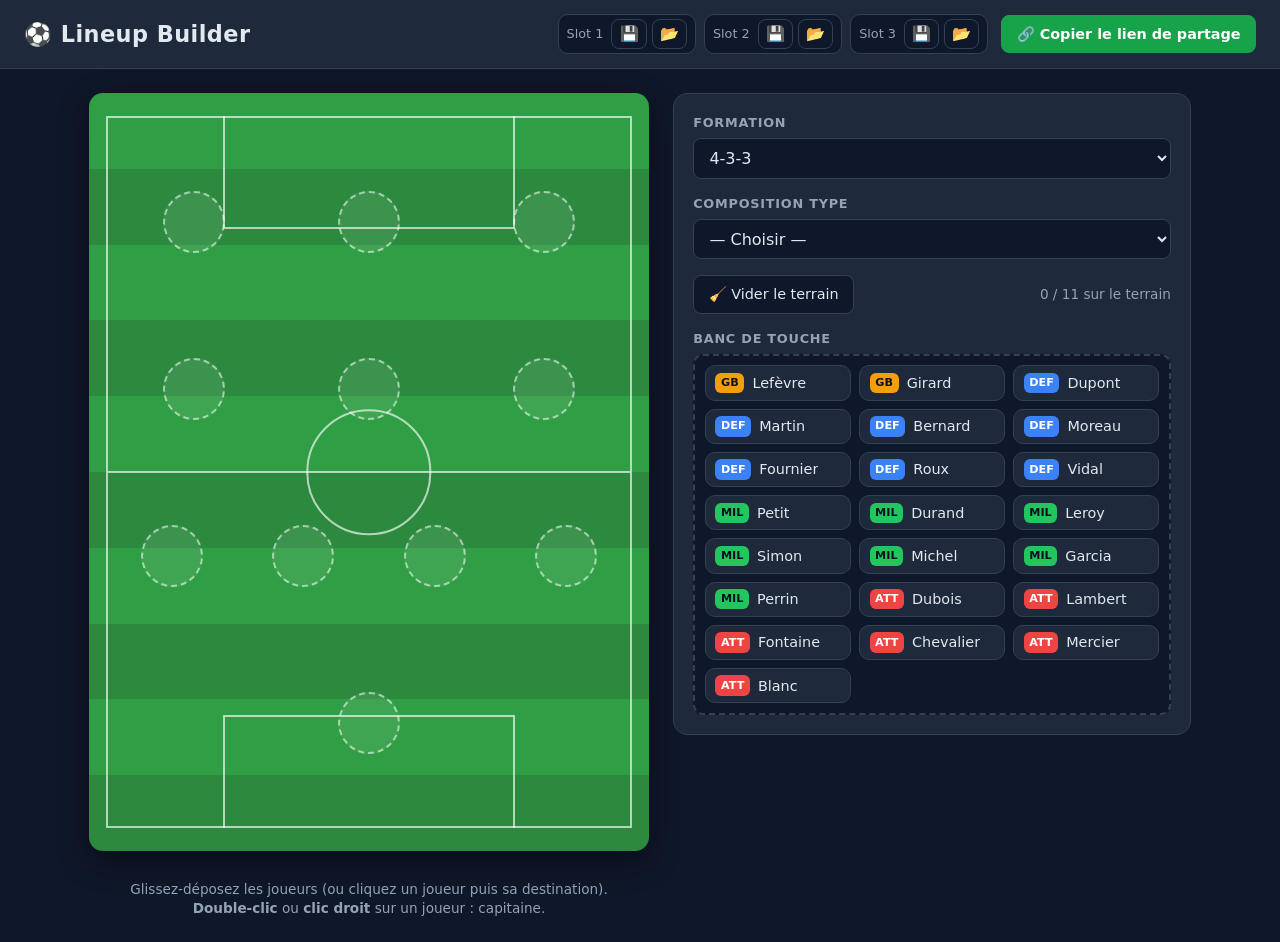
==== index.html @ 7fb3d034 "Ajout des fichiers" ====
<!DOCTYPE html>
<html lang="fr">
<head>
  <meta charset="UTF-8">
  <meta name="viewport" content="width=device-width, initial-scale=1">
  <title>Lineup Builder – Compositions de football</title>
  <link rel="stylesheet" href="css/style.css">
  <link rel="stylesheet" href="css/pitch.css">
</head>
<body>

  <!-- ===== En-tête ===== -->
  <header class="app-header">
    <h1>⚽ Lineup Builder</h1>

    <div class="header-actions">
      <div class="slots" role="group" aria-label="Sauvegardes locales">
        <div class="slot" data-slot="1">
          <span class="slot-label">Slot 1</span>
          <button class="btn btn-small" data-action="save" data-slot="1" title="Sauvegarder dans le slot 1">💾</button>
          <button class="btn btn-small" data-action="load" data-slot="1" title="Charger le slot 1">📂</button>
        </div>
        <div class="slot" data-slot="2">
          <span class="slot-label">Slot 2</span>
          <button class="btn btn-small" data-action="save" data-slot="2" title="Sauvegarder dans le slot 2">💾</button>
          <button class="btn btn-small" data-action="load" data-slot="2" title="Charger le slot 2">📂</button>
        </div>
        <div class="slot" data-slot="3">
          <span class="slot-label">Slot 3</span>
          <button class="btn btn-small" data-action="save" data-slot="3" title="Sauvegarder dans le slot 3">💾</button>
          <button class="btn btn-small" data-action="load" data-slot="3" title="Charger le slot 3">📂</button>
        </div>
      </div>

      <button id="share-btn" class="btn btn-primary">🔗 Copier le lien de partage</button>
    </div>
  </header>

  <!-- ===== Zone principale ===== -->
  <main class="layout">

    <!-- Terrain -->
    <section class="pitch-wrap">
      <div id="pitch" class="formation-433">
        <div class="pitch-lines" aria-hidden="true">
          <span class="halfway"></span>
          <span class="circle"></span>
          <span class="box box-top"></span>
          <span class="box box-bottom"></span>
        </div>
        <!-- 11 zones de dépôt : 0 = gardien, puis de la défense vers l'attaque -->
        <div class="dz" data-slot="0"></div>
        <div class="dz" data-slot="1"></div>
        <div class="dz" data-slot="2"></div>
        <div class="dz" data-slot="3"></div>
        <div class="dz" data-slot="4"></div>
        <div class="dz" data-slot="5"></div>
        <div class="dz" data-slot="6"></div>
        <div class="dz" data-slot="7"></div>
        <div class="dz" data-slot="8"></div>
        <div class="dz" data-slot="9"></div>
        <div class="dz" data-slot="10"></div>
      </div>
      <p class="hint">
        Glissez-déposez les joueurs (ou cliquez un joueur puis sa destination).<br>
        <strong>Double-clic</strong> ou <strong>clic droit</strong> sur un joueur : capitaine.
      </p>
    </section>

    <!-- Panneau de contrôle -->
    <aside class="panel">
      <div class="panel-block">
        <label for="formation-select">Formation</label>
        <select id="formation-select"></select>
      </div>

      <div class="panel-block">
        <label for="preset-select">Composition type</label>
        <select id="preset-select">
          <option value="">— Choisir —</option>
        </select>
      </div>

      <div class="panel-block panel-row">
        <button id="clear-btn" class="btn">🧹 Vider le terrain</button>
        <span id="count" class="count">0 / 11 sur le terrain</span>
      </div>

      <div class="panel-block grow">
        <h2>Banc de touche</h2>
        <div id="bench" class="bench"></div>
      </div>
    </aside>

  </main>

  <div id="toast" class="toast" role="status" aria-live="polite"></div>

  <!-- Ordre important : app.js en dernier (il démarre l'application) -->
  <script src="js/formations.js"></script>
  <script src="js/dragdrop.js"></script>
  <script src="js/storage.js"></script>
  <script src="js/app.js"></script>
</body>
</html>
---- css/style.css ----
/* ==========================================================
   style.css – Interface générale (hors terrain)
   ========================================================== */

:root {
  --bg: #0f172a;
  --bg-soft: #1e293b;
  --bg-card: #1e293b;
  --border: #334155;
  --text: #e2e8f0;
  --text-muted: #94a3b8;
  --accent: #22c55e;
  --accent-dark: #16a34a;

  --poste-gb: #f59e0b;
  --poste-def: #3b82f6;
  --poste-mil: #22c55e;
  --poste-att: #ef4444;
}

* { box-sizing: border-box; }

body {
  margin: 0;
  min-height: 100vh;
  background: var(--bg);
  color: var(--text);
  font-family: system-ui, -apple-system, "Segoe UI", Roboto, sans-serif;
  line-height: 1.4;
}

/* ---------- Header ---------- */
.app-header {
  display: flex;
  flex-wrap: wrap;
  align-items: center;
  justify-content: space-between;
  gap: 1rem;
  padding: 0.9rem 1.5rem;
  background: var(--bg-soft);
  border-bottom: 1px solid var(--border);
}

.app-header h1 {
  margin: 0;
  font-size: 1.4rem;
  letter-spacing: 0.02em;
}

.header-actions {
  display: flex;
  flex-wrap: wrap;
  align-items: center;
  gap: 0.8rem;
}

.slots { display: flex; flex-wrap: wrap; gap: 0.5rem; }

.slot {
  display: flex;
  align-items: center;
  gap: 0.3rem;
  padding: 0.25rem 0.5rem;
  border: 1px solid var(--border);
  border-radius: 10px;
  background: var(--bg);
}

.slot-label { font-size: 0.8rem; color: var(--text-muted); margin-right: 0.2rem; }

/* Slot contenant une sauvegarde */
.slot.filled { border-color: var(--accent); }
.slot.filled .slot-label { color: var(--accent); font-weight: 600; }

/* ---------- Boutons ---------- */
.btn {
  appearance: none;
  border: 1px solid var(--border);
  background: var(--bg);
  color: var(--text);
  padding: 0.5rem 0.9rem;
  border-radius: 8px;
  font: inherit;
  font-size: 0.9rem;
  cursor: pointer;
  transition: background 0.15s, transform 0.1s, border-color 0.15s;
}

.btn:hover { background: #273449; border-color: var(--text-muted); }
.btn:active { transform: scale(0.97); }

.btn-small { padding: 0.2rem 0.45rem; font-size: 0.95rem; }

.btn-primary {
  background: var(--accent-dark);
  border-color: var(--accent-dark);
  color: #fff;
  font-weight: 600;
}
.btn-primary:hover { background: var(--accent); border-color: var(--accent); }

/* ---------- Mise en page ---------- */
.layout {
  display: grid;
  grid-template-columns: minmax(0, 560px) minmax(280px, 1fr);
  gap: 1.5rem;
  max-width: 1150px;
  margin: 0 auto;
  padding: 1.5rem;
  align-items: start;
}

.pitch-wrap { width: 100%; }

.hint {
  margin: 1.8rem 0 0;
  text-align: center;
  font-size: 0.85rem;
  color: var(--text-muted);
}

/* ---------- Panneau ---------- */
.panel {
  display: flex;
  flex-direction: column;
  gap: 1rem;
  padding: 1.2rem;
  background: var(--bg-soft);
  border: 1px solid var(--border);
  border-radius: 14px;
}

.panel-block { display: flex; flex-direction: column; gap: 0.4rem; }
.panel-row { flex-direction: row; align-items: center; justify-content: space-between; gap: 0.8rem; flex-wrap: wrap; }

.panel label,
.panel h2 {
  margin: 0;
  font-size: 0.8rem;
  font-weight: 600;
  text-transform: uppercase;
  letter-spacing: 0.06em;
  color: var(--text-muted);
}

.panel select {
  width: 100%;
  padding: 0.55rem 0.7rem;
  background: var(--bg);
  color: var(--text);
  border: 1px solid var(--border);
  border-radius: 8px;
  font: inherit;
}

.count { font-size: 0.85rem; color: var(--text-muted); }
.count.complete { color: var(--accent); font-weight: 600; }

/* ---------- Banc de touche ---------- */
.bench {
  display: grid;
  grid-template-columns: repeat(auto-fill, minmax(135px, 1fr));
  gap: 0.5rem;
  min-height: 90px;
  max-height: 55vh;
  overflow-y: auto;
  padding: 0.6rem;
  background: var(--bg);
  border: 2px dashed var(--border);
  border-radius: 10px;
  align-content: start;
  transition: border-color 0.15s, background 0.15s;
}

.bench.drag-over {
  border-color: var(--accent);
  background: rgba(34, 197, 94, 0.08);
}

.bench-message { grid-column: 1 / -1; color: var(--text-muted); font-size: 0.9rem; }

/* ---------- Cartes joueurs ---------- */
.player {
  position: relative;
  display: flex;
  align-items: center;
  gap: 0.5rem;
  padding: 0.4rem 0.6rem;
  background: var(--bg-card);
  border: 1px solid var(--border);
  border-radius: 10px;
  cursor: grab;
  user-select: none;
  -webkit-user-select: none;
  transition: border-color 0.15s, transform 0.1s;
}

.player:hover { border-color: var(--text-muted); }
.player:active { cursor: grabbing; }

.player .badge {
  min-width: 2.6em;
  padding: 0.15rem 0.35rem;
  border-radius: 6px;
  font-size: 0.7rem;
  font-weight: 700;
  text-align: center;
  color: #0b1120;
  background: var(--text-muted);
}

.player[data-poste="GB"]  .badge { background: var(--poste-gb); }
.player[data-poste="DEF"] .badge { background: var(--poste-def); color: #fff; }
.player[data-poste="MIL"] .badge { background: var(--poste-mil); }
.player[data-poste="ATT"] .badge { background: var(--poste-att); color: #fff; }

.player .name {
  font-size: 0.9rem;
  font-weight: 500;
  overflow: hidden;
  text-overflow: ellipsis;
  white-space: nowrap;
}

.player.dragging { opacity: 0.4; }
.player.selected { outline: 2px solid #facc15; outline-offset: 2px; }

/* ---------- Toast ---------- */
.toast {
  position: fixed;
  left: 50%;
  bottom: 1.5rem;
  transform: translate(-50%, 20px);
  padding: 0.7rem 1.2rem;
  background: #020617;
  color: var(--text);
  border: 1px solid var(--border);
  border-radius: 10px;
  font-size: 0.9rem;
  opacity: 0;
  pointer-events: none;
  transition: opacity 0.25s, transform 0.25s;
  z-index: 100;
}

.toast.show { opacity: 1; transform: translate(-50%, 0); }

/* ---------- Responsive ---------- */
@media (max-width: 900px) {
  .layout { grid-template-columns: 1fr; padding: 1rem; }
  .app-header { padding: 0.8rem 1rem; }
  .bench { max-height: none; }
}
---- css/pitch.css ----
/* ==========================================================
   pitch.css – Le terrain et les formations
   Le terrain est une grille de 60 colonnes (divisible par 1, 2,
   3, 4, 5, 6) : chaque ligne de joueurs se répartit donc
   proprement. Le gardien est en bas, l'attaque en haut.
   Les classes .formation-XXX sont générées en fin de fichier.
   ========================================================== */

#pitch {
  --dz-size: clamp(44px, 11vw, 62px);

  position: relative;
  display: grid;
  grid-template-columns: repeat(60, 1fr);
  width: 100%;
  aspect-ratio: 68 / 92;
  padding: 8% 3%;
  border-radius: 14px;
  box-shadow: 0 10px 30px rgba(0, 0, 0, 0.45);
  /* Pelouse : bandes de tonte */
  background: repeating-linear-gradient(
    180deg,
    #2f9e44 0%, #2f9e44 10%,
    #2b8a3e 10%, #2b8a3e 20%
  );
}

/* ---------- Lignes du terrain ---------- */
.pitch-lines {
  position: absolute;
  inset: 3%;
  border: 2px solid rgba(255, 255, 255, 0.65);
  pointer-events: none;
  z-index: 0;
}

.pitch-lines .halfway {
  position: absolute;
  left: 0; right: 0; top: 50%;
  height: 2px;
  background: rgba(255, 255, 255, 0.65);
  transform: translateY(-1px);
}

.pitch-lines .circle {
  position: absolute;
  left: 50%; top: 50%;
  width: 24%;
  aspect-ratio: 1;
  border: 2px solid rgba(255, 255, 255, 0.65);
  border-radius: 50%;
  transform: translate(-50%, -50%);
}

.pitch-lines .box {
  position: absolute;
  left: 22%; right: 22%;
  height: 16%;
  border: 2px solid rgba(255, 255, 255, 0.65);
}
.pitch-lines .box-top    { top: -2px;    border-top: none; }
.pitch-lines .box-bottom { bottom: -2px; border-bottom: none; }

/* ---------- Zones de dépôt ---------- */
.dz {
  position: relative;
  z-index: 1;
  place-self: center;
  width: var(--dz-size);
  height: var(--dz-size);
  border: 2px dashed rgba(255, 255, 255, 0.55);
  border-radius: 50%;
  background: rgba(255, 255, 255, 0.08);
  transition: transform 0.15s, background 0.15s, border-color 0.15s;
}

/* Zone occupée : on masque le pointillé */
.dz:has(.player) {
  border-color: transparent;
  background: transparent;
}

/* Animation au survol pendant un glisser-déposer */
.dz.drag-over {
  border-color: #fff;
  background: rgba(255, 255, 255, 0.28);
  transform: scale(1.18);
  animation: dz-pulse 0.8s ease-in-out infinite;
}

@keyframes dz-pulse {
  0%, 100% { box-shadow: 0 0 0 0 rgba(255, 255, 255, 0.5); }
  50%      { box-shadow: 0 0 0 10px rgba(255, 255, 255, 0); }
}

/* ---------- Joueur posé sur le terrain ---------- */
.dz .player {
  width: 100%;
  height: 100%;
  padding: 0;
  gap: 0;
  justify-content: center;
  background: transparent;
  border: none;
  border-radius: 50%;
}

.dz .player .badge {
  display: flex;
  align-items: center;
  justify-content: center;
  width: 100%;
  height: 100%;
  min-width: 0;
  padding: 0;
  border-radius: 50%;
  border: 3px solid #fff;
  font-size: clamp(0.65rem, 1.8vw, 0.85rem);
  box-shadow: 0 3px 8px rgba(0, 0, 0, 0.4);
}

.dz .player .name {
  position: absolute;
  top: calc(100% + 3px);
  left: 50%;
  transform: translateX(-50%);
  padding: 1px 7px;
  max-width: 120px;
  background: rgba(0, 0, 0, 0.65);
  color: #fff;
  border-radius: 4px;
  font-size: clamp(0.65rem, 1.8vw, 0.78rem);
  pointer-events: none;
}

/* ---------- Capitaine : petit (C) jaune ---------- */
.player.is-captain::after {
  content: "C";
  position: absolute;
  top: -5px;
  right: -5px;
  display: grid;
  place-items: center;
  width: 22px;
  height: 22px;
  background: #facc15;
  color: #111;
  border: 2px solid #111;
  border-radius: 50%;
  font-size: 0.75rem;
  font-weight: 800;
  line-height: 1;
}

/* ==========================================================
   FORMATIONS (générées : une règle par zone de dépôt)
   ========================================================== */
/* 4-3-3 */
.formation-433 { grid-template-rows: repeat(4, 1fr); }
.formation-433 .dz[data-slot="0"] { grid-row: 4; grid-column: 1 / 61; }
.formation-433 .dz[data-slot="1"] { grid-row: 3; grid-column: 1 / 16; }
.formation-433 .dz[data-slot="2"] { grid-row: 3; grid-column: 16 / 31; }
.formation-433 .dz[data-slot="3"] { grid-row: 3; grid-column: 31 / 46; }
.formation-433 .dz[data-slot="4"] { grid-row: 3; grid-column: 46 / 61; }
.formation-433 .dz[data-slot="5"] { grid-row: 2; grid-column: 1 / 21; }
.formation-433 .dz[data-slot="6"] { grid-row: 2; grid-column: 21 / 41; }
.formation-433 .dz[data-slot="7"] { grid-row: 2; grid-column: 41 / 61; }
.formation-433 .dz[data-slot="8"] { grid-row: 1; grid-column: 1 / 21; }
.formation-433 .dz[data-slot="9"] { grid-row: 1; grid-column: 21 / 41; }
.formation-433 .dz[data-slot="10"] { grid-row: 1; grid-column: 41 / 61; }

/* 4-4-2 */
.formation-442 { grid-template-rows: repeat(4, 1fr); }
.formation-442 .dz[data-slot="0"] { grid-row: 4; grid-column: 1 / 61; }
.formation-442 .dz[data-slot="1"] { grid-row: 3; grid-column: 1 / 16; }
.formation-442 .dz[data-slot="2"] { grid-row: 3; grid-column: 16 / 31; }
.formation-442 .dz[data-slot="3"] { grid-row: 3; grid-column: 31 / 46; }
.formation-442 .dz[data-slot="4"] { grid-row: 3; grid-column: 46 / 61; }
.formation-442 .dz[data-slot="5"] { grid-row: 2; grid-column: 1 / 16; }
.formation-442 .dz[data-slot="6"] { grid-row: 2; grid-column: 16 / 31; }
.formation-442 .dz[data-slot="7"] { grid-row: 2; grid-column: 31 / 46; }
.formation-442 .dz[data-slot="8"] { grid-row: 2; grid-column: 46 / 61; }
.formation-442 .dz[data-slot="9"] { grid-row: 1; grid-column: 1 / 31; }
.formation-442 .dz[data-slot="10"] { grid-row: 1; grid-column: 31 / 61; }

/* 4-2-3-1 */
.formation-4231 { grid-template-rows: repeat(5, 1fr); }
.formation-4231 .dz[data-slot="0"] { grid-row: 5; grid-column: 1 / 61; }
.formation-4231 .dz[data-slot="1"] { grid-row: 4; grid-column: 1 / 16; }
.formation-4231 .dz[data-slot="2"] { grid-row: 4; grid-column: 16 / 31; }
.formation-4231 .dz[data-slot="3"] { grid-row: 4; grid-column: 31 / 46; }
.formation-4231 .dz[data-slot="4"] { grid-row: 4; grid-column: 46 / 61; }
.formation-4231 .dz[data-slot="5"] { grid-row: 3; grid-column: 1 / 31; }
.formation-4231 .dz[data-slot="6"] { grid-row: 3; grid-column: 31 / 61; }
.formation-4231 .dz[data-slot="7"] { grid-row: 2; grid-column: 1 / 21; }
.formation-4231 .dz[data-slot="8"] { grid-row: 2; grid-column: 21 / 41; }
.formation-4231 .dz[data-slot="9"] { grid-row: 2; grid-column: 41 / 61; }
.formation-4231 .dz[data-slot="10"] { grid-row: 1; grid-column: 1 / 61; }

/* 4-5-1 */
.formation-451 { grid-template-rows: repeat(4, 1fr); }
.formation-451 .dz[data-slot="0"] { grid-row: 4; grid-column: 1 / 61; }
.formation-451 .dz[data-slot="1"] { grid-row: 3; grid-column: 1 / 16; }
.formation-451 .dz[data-slot="2"] { grid-row: 3; grid-column: 16 / 31; }
.formation-451 .dz[data-slot="3"] { grid-row: 3; grid-column: 31 / 46; }
.formation-451 .dz[data-slot="4"] { grid-row: 3; grid-column: 46 / 61; }
.formation-451 .dz[data-slot="5"] { grid-row: 2; grid-column: 1 / 13; }
.formation-451 .dz[data-slot="6"] { grid-row: 2; grid-column: 13 / 25; }
.formation-451 .dz[data-slot="7"] { grid-row: 2; grid-column: 25 / 37; }
.formation-451 .dz[data-slot="8"] { grid-row: 2; grid-column: 37 / 49; }
.formation-451 .dz[data-slot="9"] { grid-row: 2; grid-column: 49 / 61; }
.formation-451 .dz[data-slot="10"] { grid-row: 1; grid-column: 1 / 61; }

/* 3-5-2 */
.formation-352 { grid-template-rows: repeat(4, 1fr); }
.formation-352 .dz[data-slot="0"] { grid-row: 4; grid-column: 1 / 61; }
.formation-352 .dz[data-slot="1"] { grid-row: 3; grid-column: 1 / 21; }
.formation-352 .dz[data-slot="2"] { grid-row: 3; grid-column: 21 / 41; }
.formation-352 .dz[data-slot="3"] { grid-row: 3; grid-column: 41 / 61; }
.formation-352 .dz[data-slot="4"] { grid-row: 2; grid-column: 1 / 13; }
.formation-352 .dz[data-slot="5"] { grid-row: 2; grid-column: 13 / 25; }
.formation-352 .dz[data-slot="6"] { grid-row: 2; grid-column: 25 / 37; }
.formation-352 .dz[data-slot="7"] { grid-row: 2; grid-column: 37 / 49; }
.formation-352 .dz[data-slot="8"] { grid-row: 2; grid-column: 49 / 61; }
.formation-352 .dz[data-slot="9"] { grid-row: 1; grid-column: 1 / 31; }
.formation-352 .dz[data-slot="10"] { grid-row: 1; grid-column: 31 / 61; }

/* 3-4-3 */
.formation-343 { grid-template-rows: repeat(4, 1fr); }
.formation-343 .dz[data-slot="0"] { grid-row: 4; grid-column: 1 / 61; }
.formation-343 .dz[data-slot="1"] { grid-row: 3; grid-column: 1 / 21; }
.formation-343 .dz[data-slot="2"] { grid-row: 3; grid-column: 21 / 41; }
.formation-343 .dz[data-slot="3"] { grid-row: 3; grid-column: 41 / 61; }
.formation-343 .dz[data-slot="4"] { grid-row: 2; grid-column: 1 / 16; }
.formation-343 .dz[data-slot="5"] { grid-row: 2; grid-column: 16 / 31; }
.formation-343 .dz[data-slot="6"] { grid-row: 2; grid-column: 31 / 46; }
.formation-343 .dz[data-slot="7"] { grid-row: 2; grid-column: 46 / 61; }
.formation-343 .dz[data-slot="8"] { grid-row: 1; grid-column: 1 / 21; }
.formation-343 .dz[data-slot="9"] { grid-row: 1; grid-column: 21 / 41; }
.formation-343 .dz[data-slot="10"] { grid-row: 1; grid-column: 41 / 61; }

/* 5-3-2 */
.formation-532 { grid-template-rows: repeat(4, 1fr); }
.formation-532 .dz[data-slot="0"] { grid-row: 4; grid-column: 1 / 61; }
.formation-532 .dz[data-slot="1"] { grid-row: 3; grid-column: 1 / 13; }
.formation-532 .dz[data-slot="2"] { grid-row: 3; grid-column: 13 / 25; }
.formation-532 .dz[data-slot="3"] { grid-row: 3; grid-column: 25 / 37; }
.formation-532 .dz[data-slot="4"] { grid-row: 3; grid-column: 37 / 49; }
.formation-532 .dz[data-slot="5"] { grid-row: 3; grid-column: 49 / 61; }
.formation-532 .dz[data-slot="6"] { grid-row: 2; grid-column: 1 / 21; }
.formation-532 .dz[data-slot="7"] { grid-row: 2; grid-column: 21 / 41; }
.formation-532 .dz[data-slot="8"] { grid-row: 2; grid-column: 41 / 61; }
.formation-532 .dz[data-slot="9"] { grid-row: 1; grid-column: 1 / 31; }
.formation-532 .dz[data-slot="10"] { grid-row: 1; grid-column: 31 / 61; }
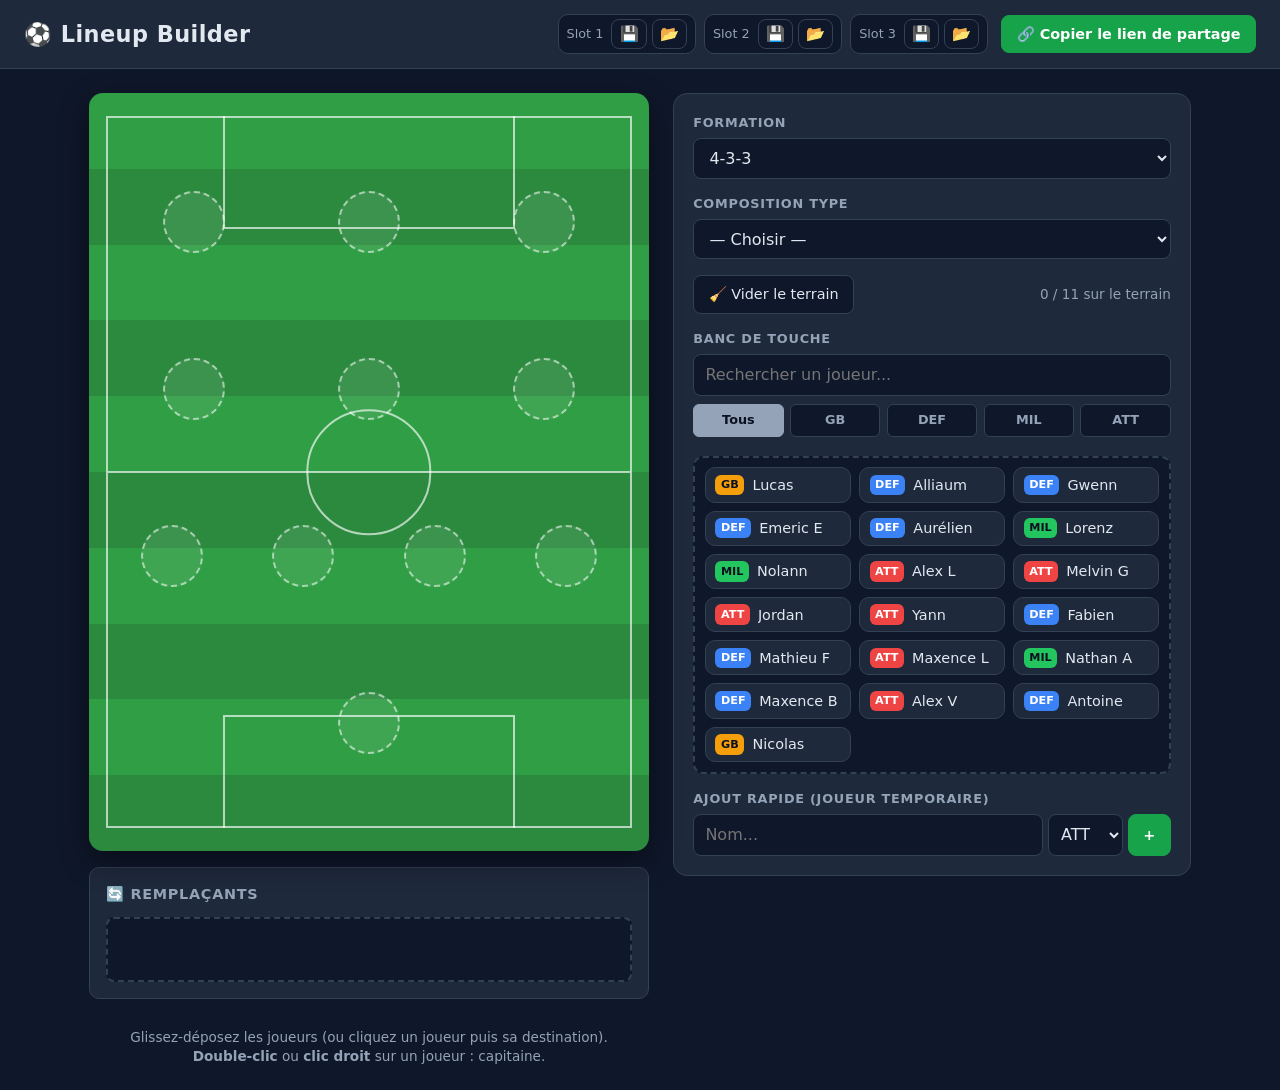
==== commit 75e28fa0: "V1" ====
--- a/index.html
+++ b/index.html
@@ -61,6 +61,13 @@
         <div class="dz" data-slot="9"></div>
         <div class="dz" data-slot="10"></div>
       </div>
+
+      <!-- Zone des remplaçants -->
+      <div class="subs-wrap">
+        <h3>🔄 Remplaçants</h3>
+        <div id="subs" class="subs-zone"></div>
+      </div>
+
       <p class="hint">
         Glissez-déposez les joueurs (ou cliquez un joueur puis sa destination).<br>
         <strong>Double-clic</strong> ou <strong>clic droit</strong> sur un joueur : capitaine.
@@ -88,7 +95,35 @@
 
       <div class="panel-block grow">
         <h2>Banc de touche</h2>
+        
+        <!-- Système de filtres existant -->
+        <div class="filter-controls">
+          <input type="text" id="search-player" placeholder="Rechercher un joueur..." class="input-search">
+          <div class="filter-buttons">
+            <button class="btn btn-filter active" data-poste="ALL">Tous</button>
+            <button class="btn btn-filter" data-poste="GB">GB</button>
+            <button class="btn btn-filter" data-poste="DEF">DEF</button>
+            <button class="btn btn-filter" data-poste="MIL">MIL</button>
+            <button class="btn btn-filter" data-poste="ATT">ATT</button>
+          </div>
+        </div>
+        
         <div id="bench" class="bench"></div>
+      </div>
+
+      <!-- NOUVEAU : Formulaire d'ajout rapide -->
+      <div class="panel-block">
+        <label>Ajout rapide (Joueur temporaire)</label>
+        <div style="display: flex; gap: 5px;">
+          <input type="text" id="custom-player-name" placeholder="Nom..." class="input-search" style="flex: 1;">
+          <select id="custom-player-poste" class="input-search" style="width: 75px; padding: 0.5rem;">
+            <option value="GB">GB</option>
+            <option value="DEF">DEF</option>
+            <option value="MIL">MIL</option>
+            <option value="ATT" selected>ATT</option>
+          </select>
+          <button id="add-custom-player-btn" class="btn btn-primary" title="Ajouter au banc">+</button>
+        </div>
       </div>
     </aside>
 
--- a/css/style.css
+++ b/css/style.css
@@ -251,3 +251,90 @@
   .app-header { padding: 0.8rem 1rem; }
   .bench { max-height: none; }
 }
+
+/* ---------- Filtres (Recherche & Postes) ---------- */
+.filter-controls {
+  display: flex;
+  flex-direction: column;
+  gap: 0.5rem;
+  margin-bottom: 0.8rem;
+}
+
+.input-search {
+  padding: 0.55rem 0.7rem;
+  background: var(--bg);
+  color: var(--text);
+  border: 1px solid var(--border);
+  border-radius: 8px;
+  font: inherit;
+  width: 100%;
+}
+
+.filter-buttons {
+  display: flex;
+  gap: 0.4rem;
+  justify-content: space-between;
+}
+
+.btn-filter {
+  flex: 1;
+  padding: 0.4rem 0;
+  font-size: 0.8rem;
+  font-weight: 600;
+  background: var(--bg);
+  border: 1px solid var(--border);
+  color: var(--text-muted);
+  border-radius: 6px;
+  cursor: pointer;
+  transition: all 0.15s;
+}
+
+.btn-filter:hover {
+  background: var(--bg-soft);
+  color: var(--text);
+}
+
+.btn-filter.active {
+  background: var(--text-muted);
+  color: #0b1120;
+  border-color: var(--text-muted);
+}
+
+/* Règle pour masquer les joueurs filtrés uniquement s'ils sont sur le banc */
+#bench .player.filtered-out {
+  display: none;
+}
+
+/* ---------- Remplaçants ---------- */
+.subs-wrap {
+  margin-top: 1rem;
+  background: var(--bg-soft);
+  border: 1px solid var(--border);
+  border-radius: 10px;
+  padding: 1rem;
+}
+
+.subs-wrap h3 {
+  margin: 0 0 0.8rem 0;
+  font-size: 0.9rem;
+  color: var(--text-muted);
+  text-transform: uppercase;
+  letter-spacing: 0.05em;
+}
+
+.subs-zone {
+  display: flex;
+  flex-wrap: wrap;
+  gap: 0.5rem;
+  min-height: 65px;
+  padding: 0.5rem;
+  border: 2px dashed var(--border);
+  border-radius: 8px;
+  background: var(--bg);
+  transition: border-color 0.15s, background 0.15s;
+}
+
+.subs-zone.drag-over {
+  border-color: var(--accent);
+  background: rgba(34, 197, 94, 0.08);
+}
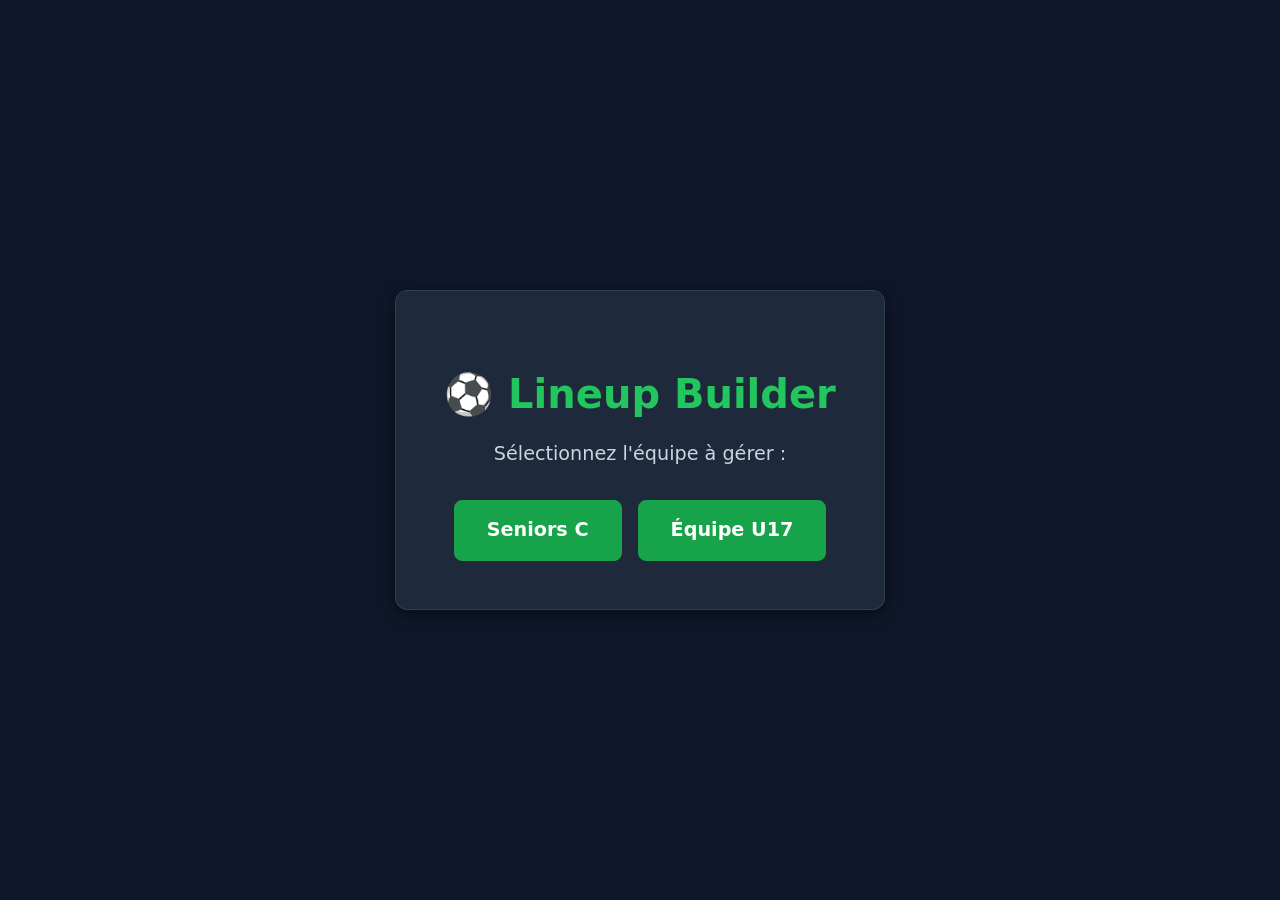
==== commit a4265e23: "V2" ====
--- a/index.html
+++ b/index.html
@@ -2,139 +2,72 @@
 <html lang="fr">
 <head>
   <meta charset="UTF-8">
-  <meta name="viewport" content="width=device-width, initial-scale=1">
-  <title>Lineup Builder – Compositions de football</title>
+  <meta name="viewport" content="width=device-width, initial-scale=1.0">
+  <title>Lineup Builder - Accueil</title>
+  <!-- On charge ton fichier CSS existant pour garder tes couleurs -->
   <link rel="stylesheet" href="css/style.css">
-  <link rel="stylesheet" href="css/pitch.css">
+  
+  <style>
+    /* Style spécifique pour centrer la page de choix */
+    body.page-accueil {
+      display: flex;
+      flex-direction: column;
+      align-items: center;
+      justify-content: center;
+      min-height: 100vh;
+      margin: 0;
+      text-align: center;
+    }
+    .accueil-box {
+      background: #1e293b; /* Couleur de tes panneaux */
+      padding: 3rem;
+      border-radius: 12px;
+      box-shadow: 0 4px 15px rgba(0,0,0,0.5);
+      border: 1px solid #334155;
+    }
+    .accueil-box h1 {
+      color: #22c55e; /* Vert du terrain */
+      margin-bottom: 1rem;
+      font-size: 2.5rem;
+    }
+    .accueil-box p {
+      color: #cbd5e1;
+      margin-bottom: 2rem;
+      font-size: 1.2rem;
+    }
+    .boutons-choix {
+      display: flex;
+      gap: 1rem;
+      justify-content: center;
+      flex-wrap: wrap;
+    }
+    .btn-choix {
+      padding: 1rem 2rem;
+      font-size: 1.2rem;
+      font-weight: bold;
+      text-decoration: none;
+      border-radius: 8px;
+      transition: transform 0.2s, background 0.2s;
+    }
+    .btn-choix:hover {
+      transform: scale(1.05);
+    }
+  </style>
 </head>
-<body>
+<body class="page-accueil">
 
-  <!-- ===== En-tête ===== -->
-  <header class="app-header">
+  <div class="accueil-box">
     <h1>⚽ Lineup Builder</h1>
+    <p>Sélectionnez l'équipe à gérer :</p>
+    
+    <div class="boutons-choix">
+      <!-- Le bouton vers ta page Seniors qu'on vient de renommer -->
+      <a href="EquipeC.html" class="btn btn-primary btn-choix">Seniors C</a>
+      
+      <!-- Le bouton vers ta page U17 -->
+      <a href="U17.html" class="btn btn-primary btn-choix">Équipe U17</a>
+    </div>
+  </div>
 
-    <div class="header-actions">
-      <div class="slots" role="group" aria-label="Sauvegardes locales">
-        <div class="slot" data-slot="1">
-          <span class="slot-label">Slot 1</span>
-          <button class="btn btn-small" data-action="save" data-slot="1" title="Sauvegarder dans le slot 1">💾</button>
-          <button class="btn btn-small" data-action="load" data-slot="1" title="Charger le slot 1">📂</button>
-        </div>
-        <div class="slot" data-slot="2">
-          <span class="slot-label">Slot 2</span>
-          <button class="btn btn-small" data-action="save" data-slot="2" title="Sauvegarder dans le slot 2">💾</button>
-          <button class="btn btn-small" data-action="load" data-slot="2" title="Charger le slot 2">📂</button>
-        </div>
-        <div class="slot" data-slot="3">
-          <span class="slot-label">Slot 3</span>
-          <button class="btn btn-small" data-action="save" data-slot="3" title="Sauvegarder dans le slot 3">💾</button>
-          <button class="btn btn-small" data-action="load" data-slot="3" title="Charger le slot 3">📂</button>
-        </div>
-      </div>
-
-      <button id="share-btn" class="btn btn-primary">🔗 Copier le lien de partage</button>
-    </div>
-  </header>
-
-  <!-- ===== Zone principale ===== -->
-  <main class="layout">
-
-    <!-- Terrain -->
-    <section class="pitch-wrap">
-      <div id="pitch" class="formation-433">
-        <div class="pitch-lines" aria-hidden="true">
-          <span class="halfway"></span>
-          <span class="circle"></span>
-          <span class="box box-top"></span>
-          <span class="box box-bottom"></span>
-        </div>
-        <!-- 11 zones de dépôt : 0 = gardien, puis de la défense vers l'attaque -->
-        <div class="dz" data-slot="0"></div>
-        <div class="dz" data-slot="1"></div>
-        <div class="dz" data-slot="2"></div>
-        <div class="dz" data-slot="3"></div>
-        <div class="dz" data-slot="4"></div>
-        <div class="dz" data-slot="5"></div>
-        <div class="dz" data-slot="6"></div>
-        <div class="dz" data-slot="7"></div>
-        <div class="dz" data-slot="8"></div>
-        <div class="dz" data-slot="9"></div>
-        <div class="dz" data-slot="10"></div>
-      </div>
-
-      <!-- Zone des remplaçants -->
-      <div class="subs-wrap">
-        <h3>🔄 Remplaçants</h3>
-        <div id="subs" class="subs-zone"></div>
-      </div>
-
-      <p class="hint">
-        Glissez-déposez les joueurs (ou cliquez un joueur puis sa destination).<br>
-        <strong>Double-clic</strong> ou <strong>clic droit</strong> sur un joueur : capitaine.
-      </p>
-    </section>
-
-    <!-- Panneau de contrôle -->
-    <aside class="panel">
-      <div class="panel-block">
-        <label for="formation-select">Formation</label>
-        <select id="formation-select"></select>
-      </div>
-
-      <div class="panel-block">
-        <label for="preset-select">Composition type</label>
-        <select id="preset-select">
-          <option value="">— Choisir —</option>
-        </select>
-      </div>
-
-      <div class="panel-block panel-row">
-        <button id="clear-btn" class="btn">🧹 Vider le terrain</button>
-        <span id="count" class="count">0 / 11 sur le terrain</span>
-      </div>
-
-      <div class="panel-block grow">
-        <h2>Banc de touche</h2>
-        
-        <!-- Système de filtres existant -->
-        <div class="filter-controls">
-          <input type="text" id="search-player" placeholder="Rechercher un joueur..." class="input-search">
-          <div class="filter-buttons">
-            <button class="btn btn-filter active" data-poste="ALL">Tous</button>
-            <button class="btn btn-filter" data-poste="GB">GB</button>
-            <button class="btn btn-filter" data-poste="DEF">DEF</button>
-            <button class="btn btn-filter" data-poste="MIL">MIL</button>
-            <button class="btn btn-filter" data-poste="ATT">ATT</button>
-          </div>
-        </div>
-        
-        <div id="bench" class="bench"></div>
-      </div>
-
-      <!-- NOUVEAU : Formulaire d'ajout rapide -->
-      <div class="panel-block">
-        <label>Ajout rapide (Joueur temporaire)</label>
-        <div style="display: flex; gap: 5px;">
-          <input type="text" id="custom-player-name" placeholder="Nom..." class="input-search" style="flex: 1;">
-          <select id="custom-player-poste" class="input-search" style="width: 75px; padding: 0.5rem;">
-            <option value="GB">GB</option>
-            <option value="DEF">DEF</option>
-            <option value="MIL">MIL</option>
-            <option value="ATT" selected>ATT</option>
-          </select>
-          <button id="add-custom-player-btn" class="btn btn-primary" title="Ajouter au banc">+</button>
-        </div>
-      </div>
-    </aside>
-
-  </main>
-
-  <div id="toast" class="toast" role="status" aria-live="polite"></div>
-
-  <!-- Ordre important : app.js en dernier (il démarre l'application) -->
-  <script src="js/formations.js"></script>
-  <script src="js/dragdrop.js"></script>
-  <script src="js/storage.js"></script>
-  <script src="js/app.js"></script>
 </body>
-</html>
+</html>
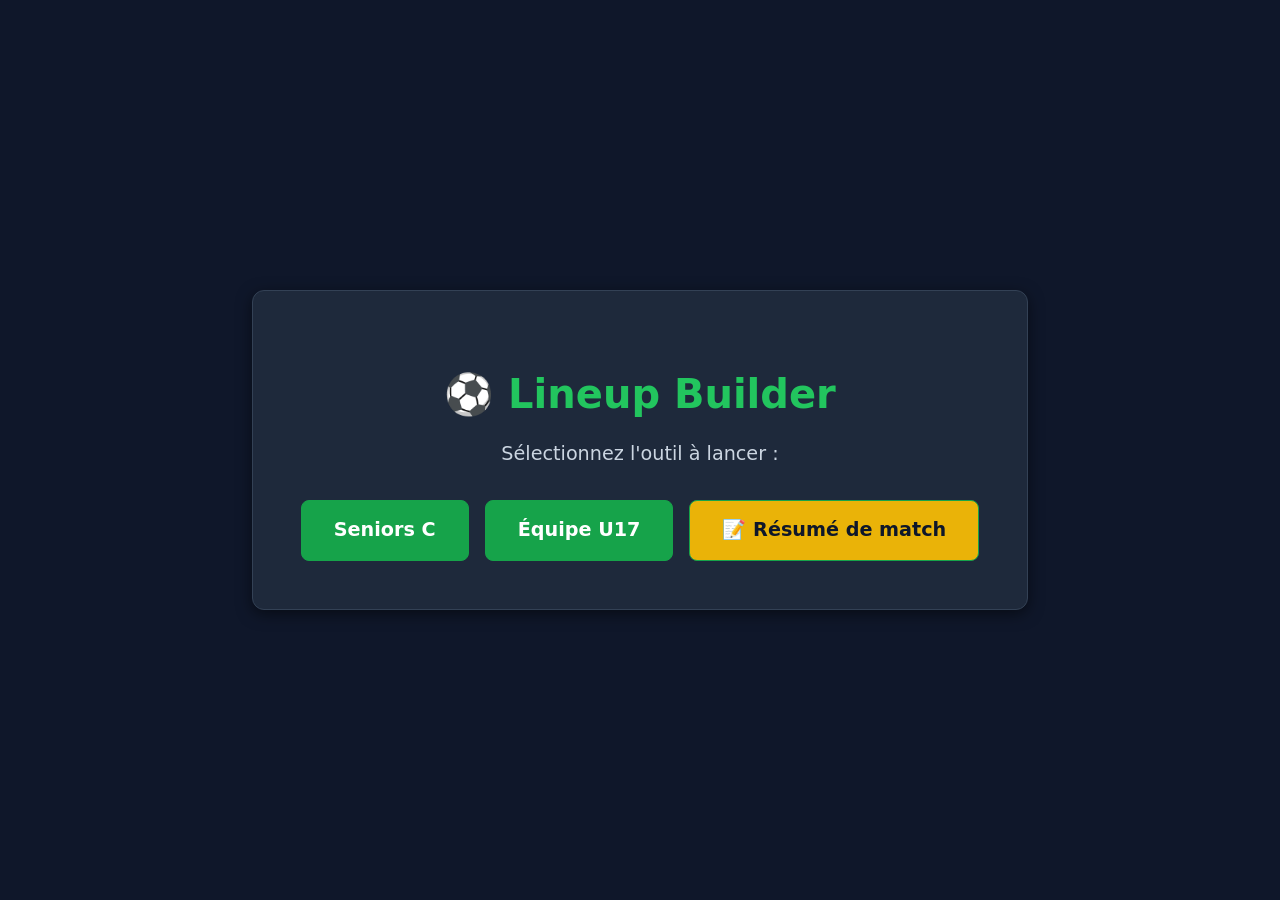
==== commit 088d88aa: "Add files via upload" ====
--- a/index.html
+++ b/index.html
@@ -58,7 +58,7 @@
 
   <div class="accueil-box">
     <h1>⚽ Lineup Builder</h1>
-    <p>Sélectionnez l'équipe à gérer :</p>
+    <p>Sélectionnez l'outil à lancer :</p>
     
     <div class="boutons-choix">
       <!-- Le bouton vers ta page Seniors qu'on vient de renommer -->
@@ -66,6 +66,9 @@
       
       <!-- Le bouton vers ta page U17 -->
       <a href="U17.html" class="btn btn-primary btn-choix">Équipe U17</a>
+
+      <!-- Le bouton vers le résumé de match -->
+      <a href="resume.html" class="btn btn-primary btn-choix" style="background: #eab308; color: #0f172a;">📝 Résumé de match</a>
     </div>
   </div>
 
